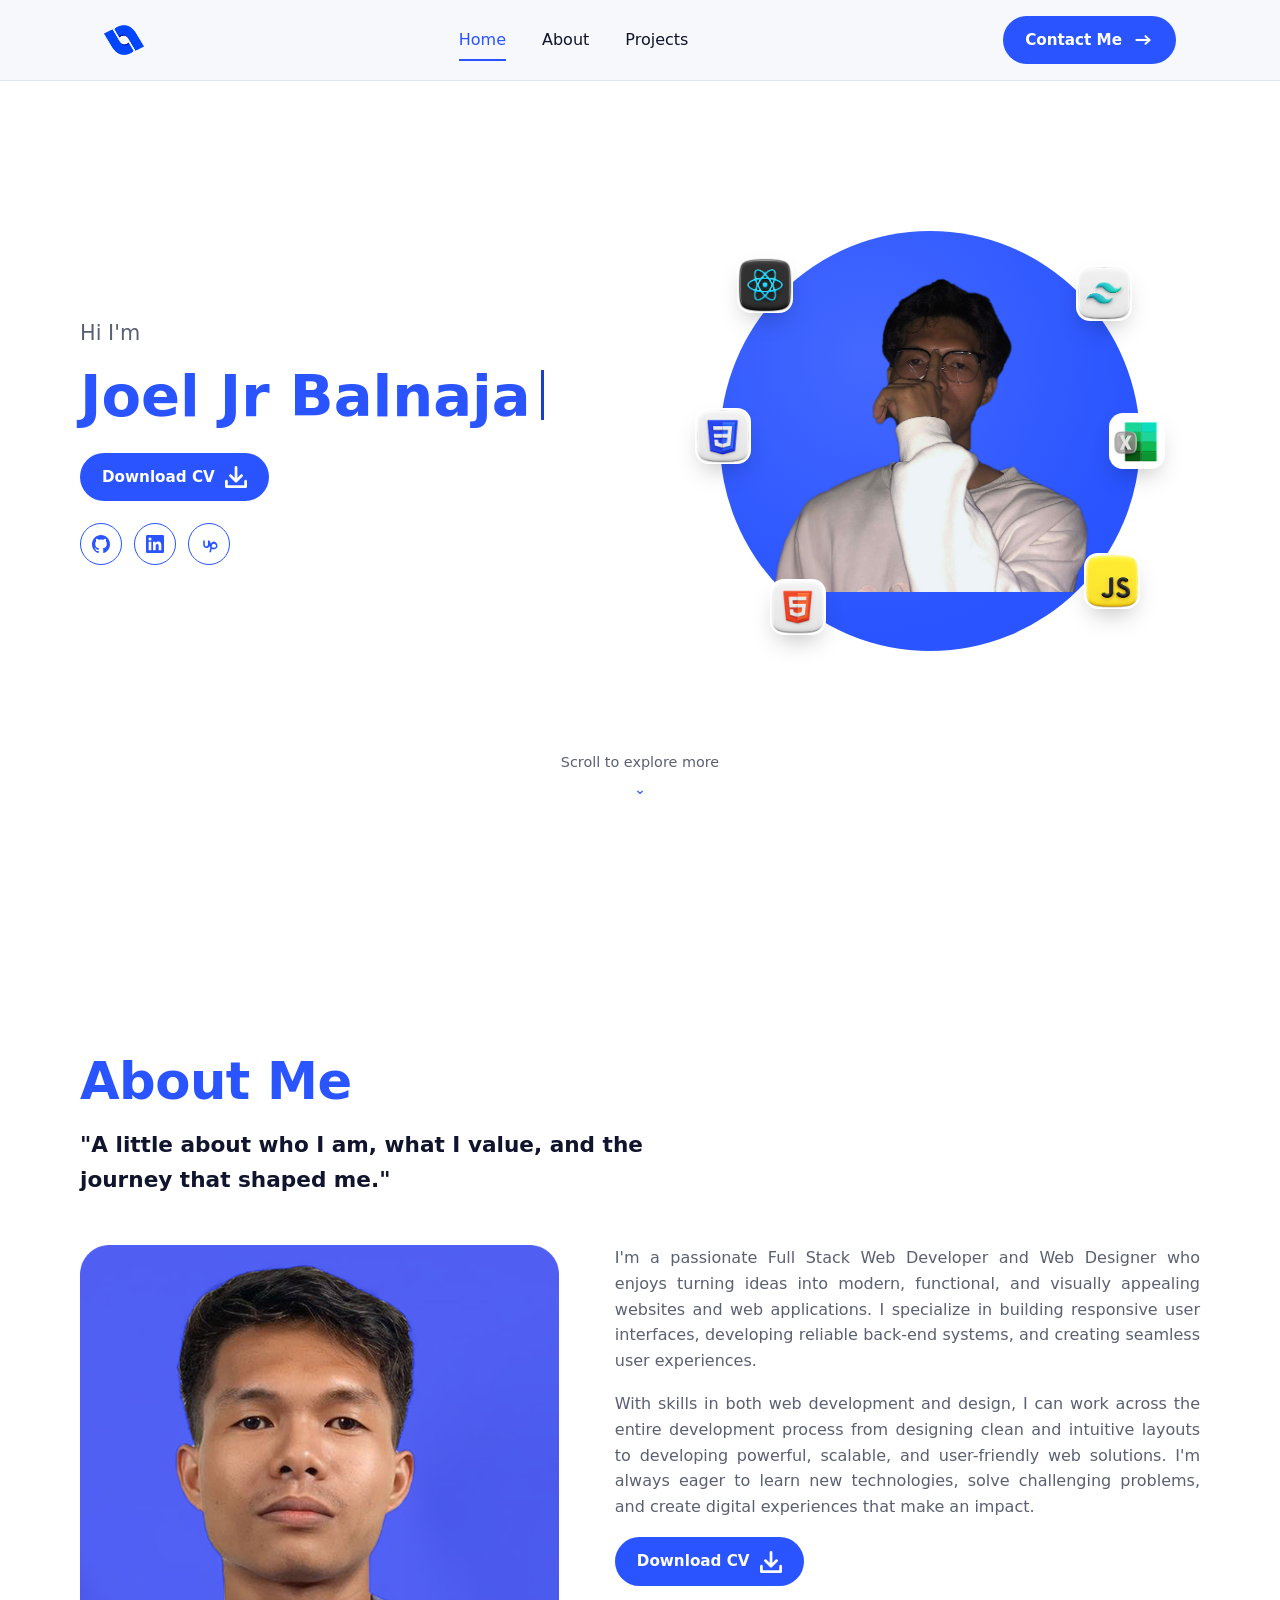
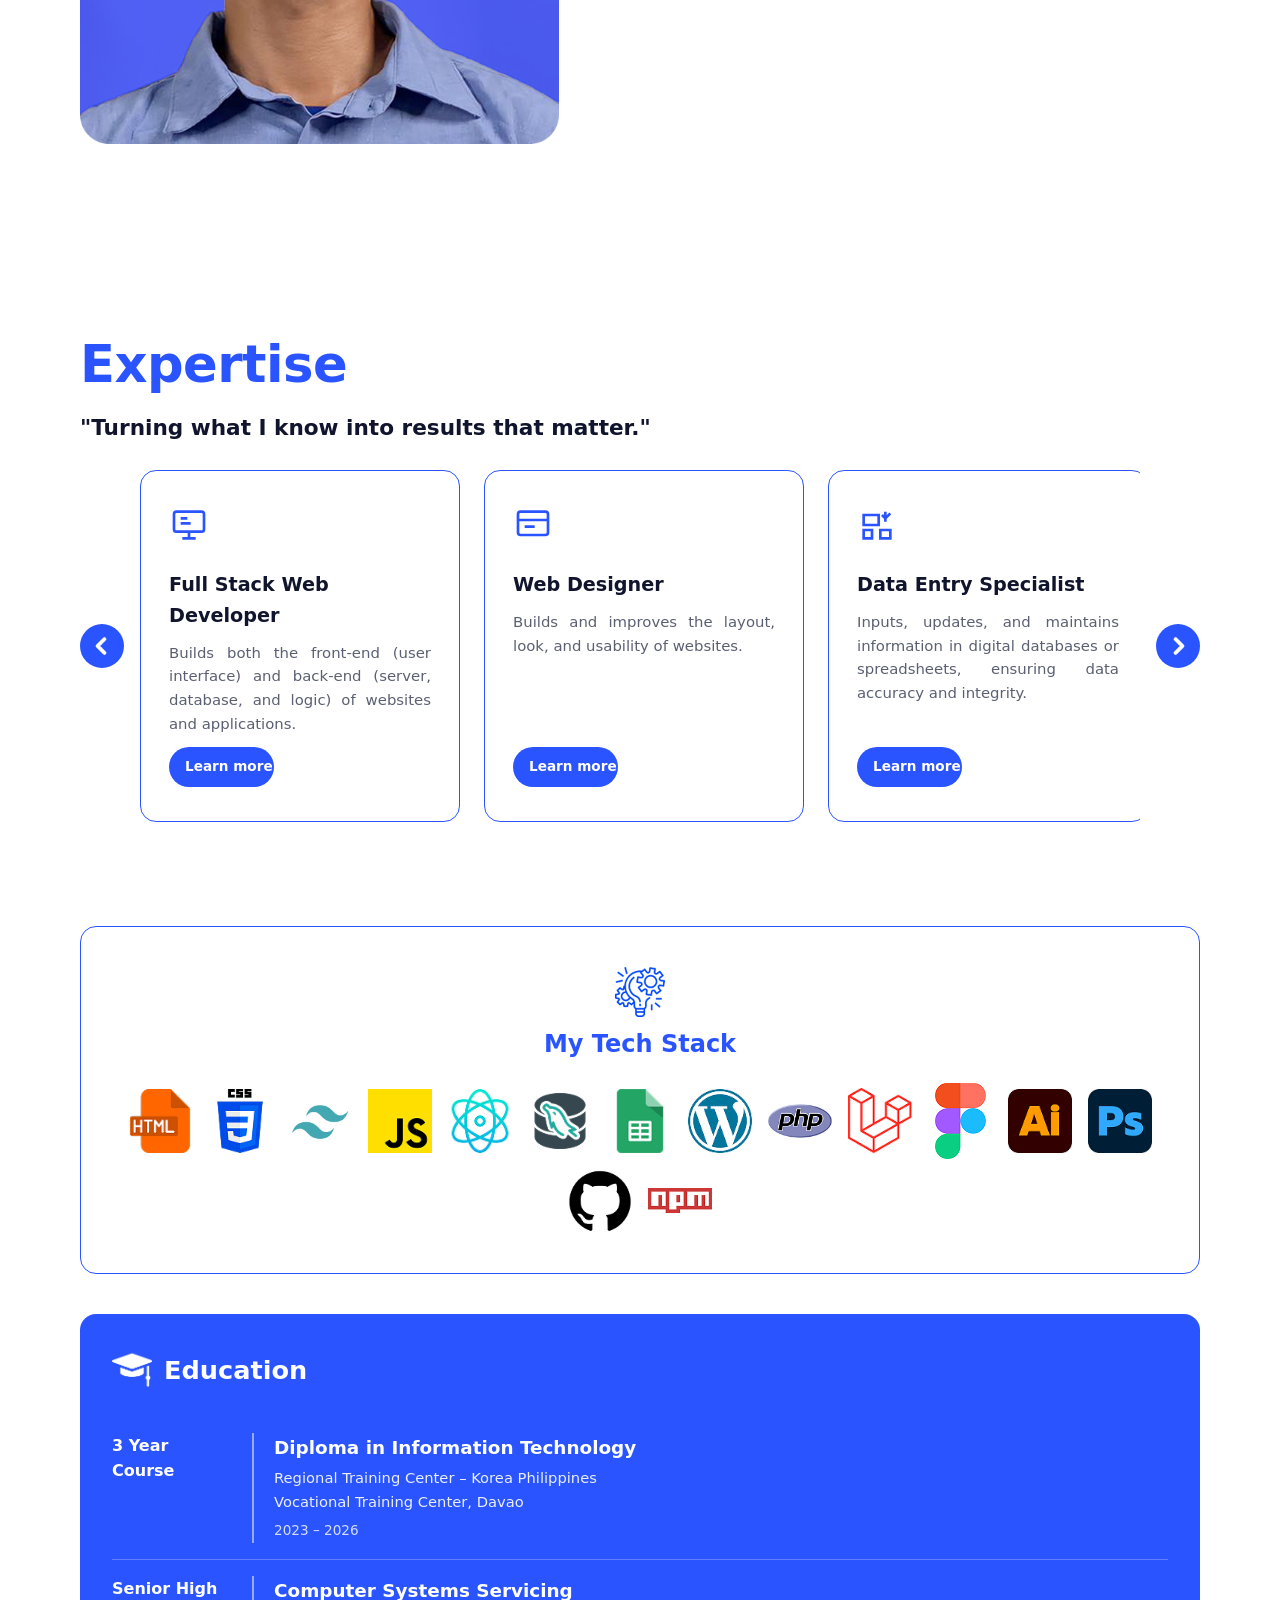
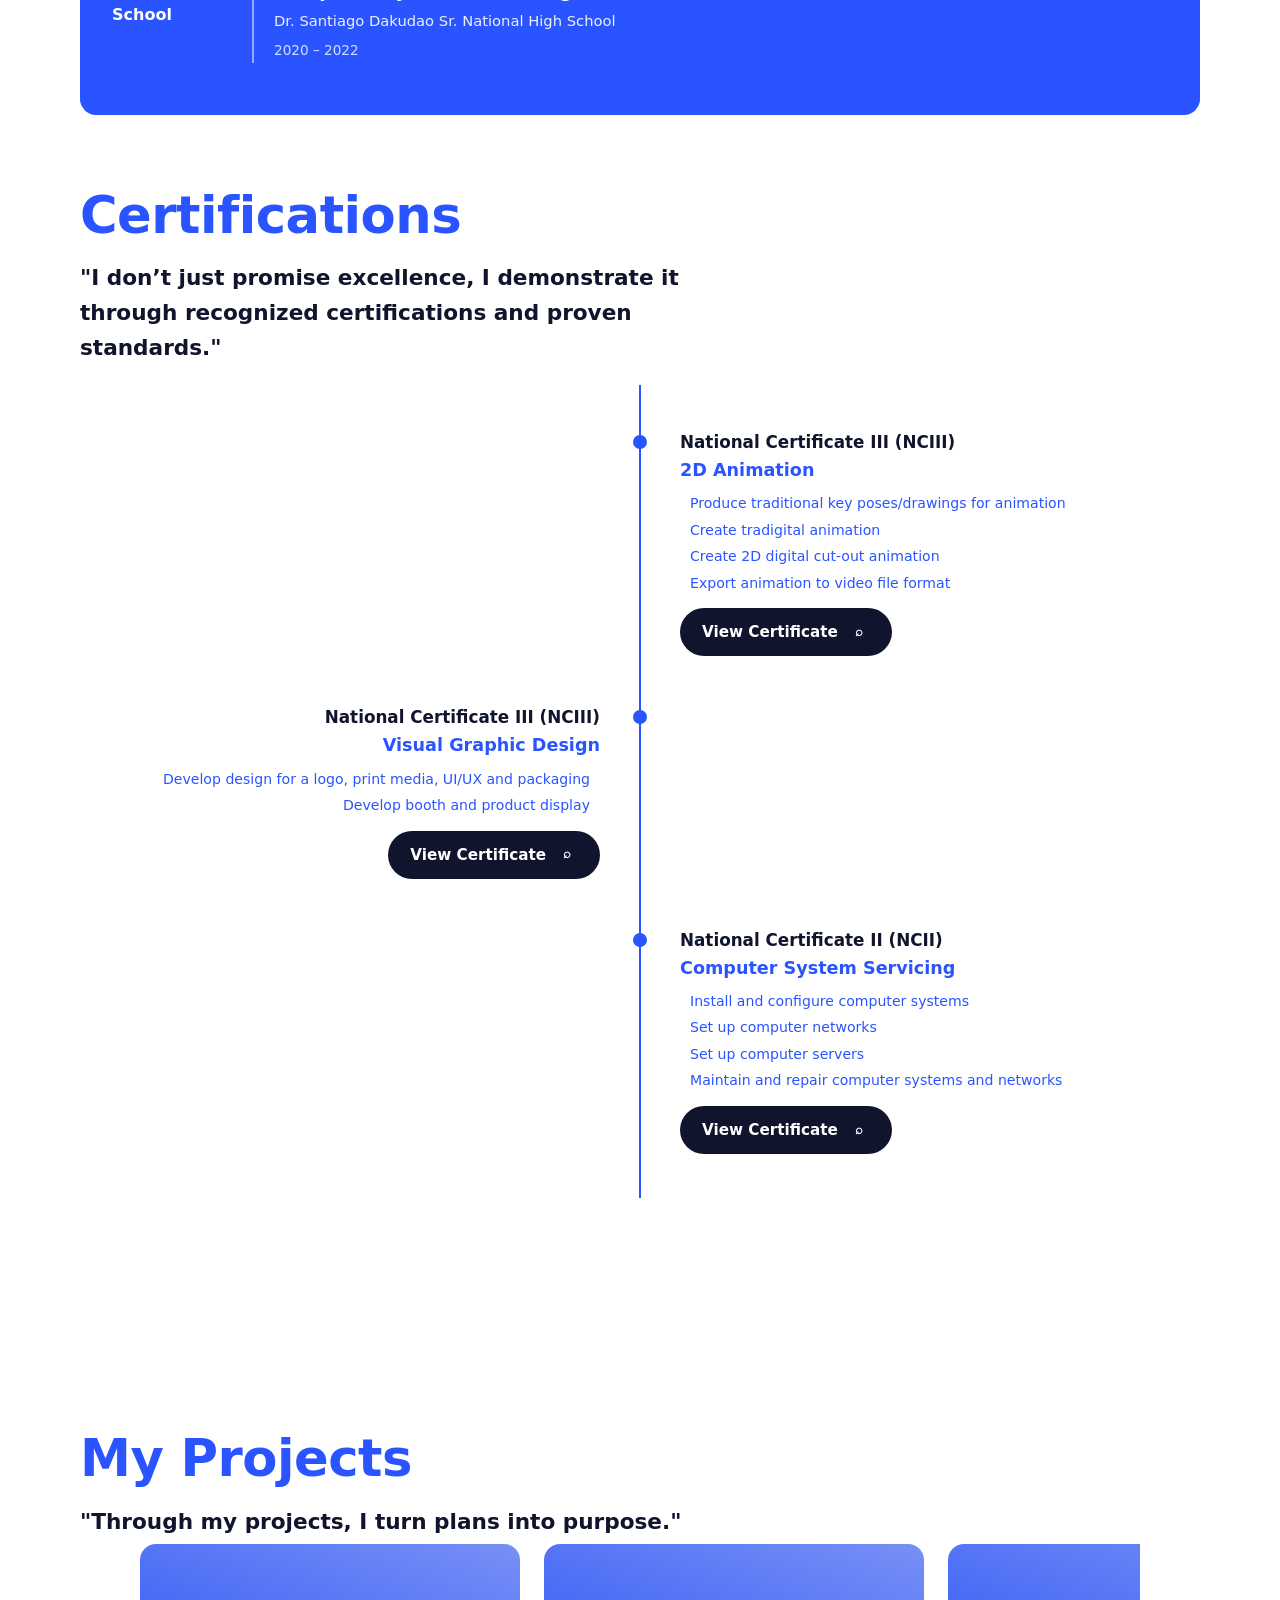
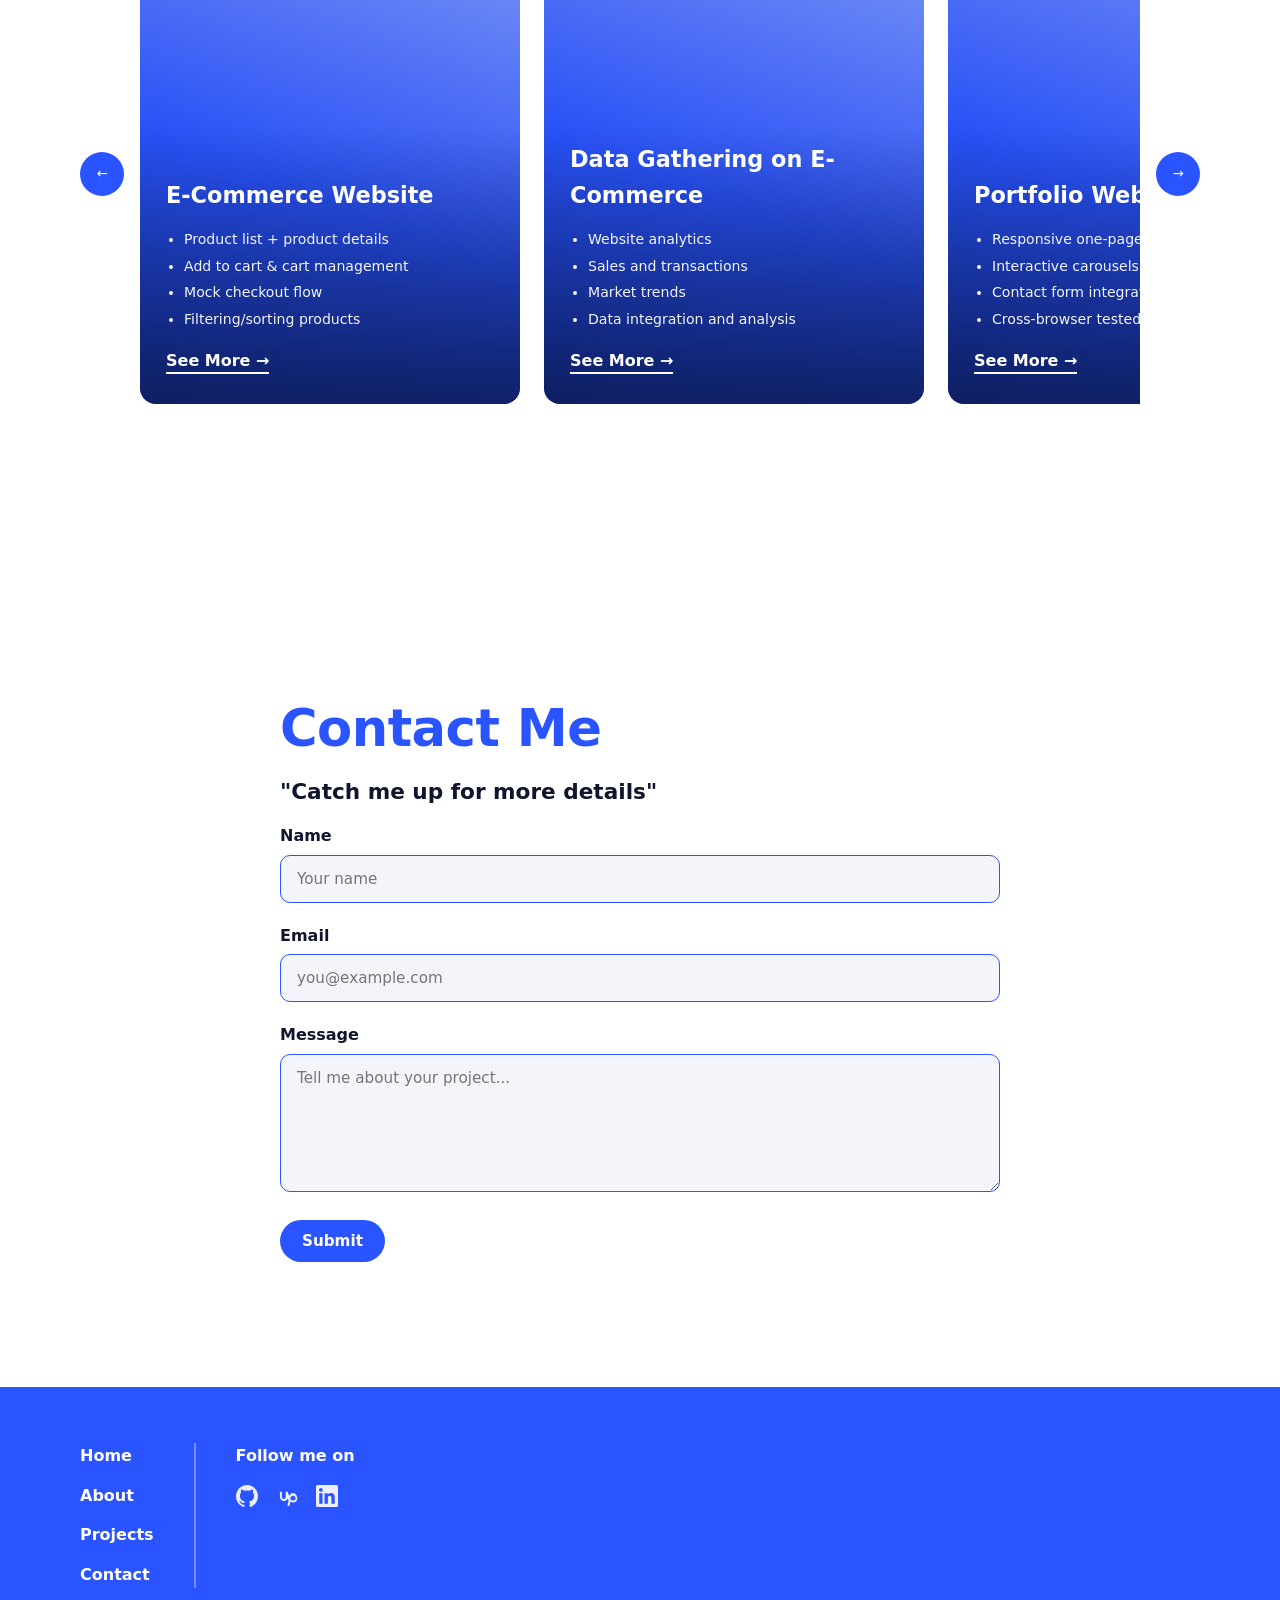
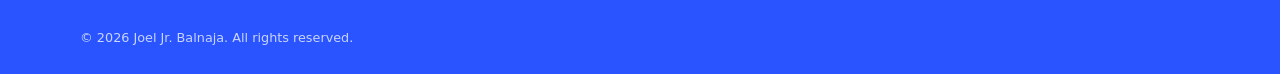
==== files/index.html @ cb31e199 "Add files via upload" ====
<!DOCTYPE html>
<html lang="en">

<head>
  <meta charset="UTF-8">
  <meta name="viewport" content="width=device-width, initial-scale=1.0">
  <title>Joel Jr. Balnaja — Portfolio</title>
  <link rel="stylesheet" href="styles.css">
</head>

<body>

  <!-- NAVBAR -->
  <header class="navbar" id="navbar">
    <div class="nav-inner">
      <a href="#home" class="logo" aria-label="Home">
        <img src="../assets/Logo.png" alt="" id="logo-img">
      </a>

      <nav class="nav-links" id="navLinks">
        <a href="#home" class="nav-link active">Home</a>
        <a href="#about" class="nav-link">About</a>
        <a href="#projects" class="nav-link">Projects</a>
        <a href="#contact" class="nav-link" id="contact-open">Contact</a>
      </nav>

      <a href="#contact" class="btn btn-primary nav-cta">
        Contact Me
        <span class="btn-icon"><img src="../assets/arrow_img-removebg-preview.png" alt=""></span>
      </a>

      <button class="menu-toggle" id="menuToggle" aria-label="Toggle menu">
        <span></span><span></span><span></span>
      </button>
    </div>
  </header>

  <!-- HERO -->
  <section class="section hero" id="home">
    <div class="hero-inner">
      <div class="hero-copy" data-reveal>
        <p class="hero-greeting">Hi I'm</p>
        <div class="typing-text">
          <span class="typing"></span>
          <span class="cursor"></span>
        </div>
        <a href="../assets/sample CV.pdf" class="btn btn-primary hero-cv" download target="_self">
          Download CV
          <span class="btn-icon"><img src="../assets/download_img-removebg-preview.png" alt=""></span>
        </a>
        <div class="social-row">
          <a href="https://github.com/JjBalnaja" class="social-btn" aria-label="GitHub" target="_blank">
            <svg viewBox="0 0 24 24" fill="currentColor" width="18" height="18">
              <path
                d="M12 0C5.37 0 0 5.5 0 12.3c0 5.44 3.44 10.05 8.21 11.68.6.11.82-.27.82-.6 0-.29-.01-1.06-.02-2.08-3.34.75-4.04-1.65-4.04-1.65-.55-1.43-1.34-1.82-1.34-1.82-1.09-.77.08-.75.08-.75 1.21.09 1.84 1.28 1.84 1.28 1.07 1.87 2.81 1.33 3.5 1.02.11-.79.42-1.33.76-1.64-2.67-.31-5.47-1.38-5.47-6.13 0-1.35.47-2.46 1.24-3.32-.12-.31-.54-1.57.12-3.27 0 0 1.01-.33 3.3 1.27a11.2 11.2 0 0 1 6.01 0c2.29-1.6 3.3-1.27 3.3-1.27.66 1.7.24 2.96.12 3.27.77.86 1.24 1.97 1.24 3.32 0 4.76-2.8 5.81-5.48 6.12.43.38.81 1.13.81 2.28 0 1.65-.02 2.98-.02 3.38 0 .33.22.72.83.6C20.57 22.34 24 17.74 24 12.3 24 5.5 18.63 0 12 0z" />
            </svg>
          </a>
          <a href="https://www.linkedin.com/in/jj-balnaja-251967291/" class="social-btn" aria-label="LinkedIn"
            target="_blank">
            <svg viewBox="0 0 24 24" fill="currentColor" width="18" height="18">
              <path
                d="M20.45 20.45h-3.55v-5.57c0-1.33-.02-3.04-1.85-3.04-1.86 0-2.14 1.45-2.14 2.94v5.67H9.36V9h3.41v1.56h.05c.47-.9 1.63-1.85 3.36-1.85 3.59 0 4.25 2.37 4.25 5.44v6.3zM5.34 7.43a2.06 2.06 0 1 1 0-4.12 2.06 2.06 0 0 1 0 4.12zM7.12 20.45H3.56V9h3.56v11.45zM22.22 0H1.77C.8 0 0 .78 0 1.75v20.5C0 23.22.8 24 1.77 24h20.45c.98 0 1.78-.78 1.78-1.75V1.75C24 .78 23.2 0 22.22 0z" />
            </svg>
          </a>
          <a href="https://www.upwork.com/freelancers/~0100cfee7a0182940b?mp_source=share" class="social-btn"
            aria-label="Upwork" target="_blank">
            <svg viewBox="0 0 24 24" fill="currentColor" width="18" height="18">
              <path
                d="M18.56 8.6c-1.9 0-3.36 1.24-3.94 3.09-.87-1.34-1.55-2.94-1.94-4.28h-2.12v5.72c0 1.14-.93 2.06-2.07 2.06s-2.07-.92-2.07-2.06V7.41H4.3v5.72c0 2.36 1.92 4.3 4.27 4.3 1.75 0 3.25-1.05 3.92-2.55.36.53.79 1.13 1.31 1.7l-1.35 6.34h2.21l.98-4.6c.83.54 1.79.86 2.9.86 2.62 0 4.75-2.15 4.75-4.83s-2.13-5.75-4.73-5.75zm0 8.35c-1.13 0-2.18-.51-3.02-1.32l.23-.95v-.03c.19-1.11.83-2.97 2.79-2.97 1.51 0 2.74 1.29 2.74 2.87 0 1.58-1.22 2.4-2.74 2.4z" />
            </svg>
          </a>
        </div>
      </div>

      <div class="hero-visual" data-reveal>
        <div class="hero-blob">
          <span class="hero-photo"><img src="../assets/hero-banner-img.png" alt="hero-photo"></span>
          <div class="tech-orbit tech-1"><span title="React"><img src="../assets/1.png" alt=""></span></div>
          <div class="tech-orbit tech-2"><span title="Tailwind"><img src="../assets/2.png" alt=""></span></div>
          <div class="tech-orbit tech-3"><span title="CSS3"><img src="../assets/3.png" alt=""></span></div>
          <div class="tech-orbit tech-4"><span title="JavaScript"><img src="../assets/4.png" alt=""></span></div>
          <div class="tech-orbit tech-5"><span title="HTML5"><img src="../assets/5.png" alt=""></span></div>
          <div class="tech-orbit tech-6"><span title="Excel"><img src="../assets/6.png" alt=""></span></div>
        </div>
      </div>
    </div>

    <a href="#about" class="scroll-hint">
      Scroll to explore more
      <span class="chevron">⌄</span>
    </a>
  </section>

  <!-- ABOUT -->
  <section class="section about" id="about">
    <div class="about-inner">
      <div class="about-text" data-reveal>
        <h2 class="section-title">About Me</h2>
        <p class="quote">"A little about who I am, what I value, and the journey that shaped me."</p>
      </div>

      <div class="about-photo" data-reveal>
        <div class="photo-frame"><span><img src="../assets/Balnaja, Joel Jr. C. (Formal Picture).png" alt="about-img"></span></div>
      </div>

      <div class="about-body" data-reveal>
        <p>I'm a passionate Full Stack Web Developer and Web Designer who enjoys turning ideas into modern, functional,
          and visually appealing websites and web applications. I specialize in building responsive user interfaces,
          developing reliable back-end systems, and creating seamless user experiences.</p>
        <p>With skills in both web development and design, I can work across the entire development process from
          designing clean and intuitive layouts to developing powerful, scalable, and user-friendly web solutions. I'm
          always eager to learn new technologies, solve challenging problems, and create digital experiences that make
          an impact.</p>
        <a href="../assets/sample CV.pdf" class="btn btn-primary" download target="_blank">
          Download CV
          <span class="btn-icon"><img src="../assets/download_img-removebg-preview.png" alt=""></span>
        </a>
      </div>
    </div>
  </section>

  <!-- EXPERTISE -->
  <section class="section expertise">
    <div class="expertise-inner">
      <h2 class="section-title" data-reveal>Expertise</h2>
      <p class="quote" data-reveal id="quote-exp">"Turning what I know into results that matter."</p>

      <div class="carousel" data-reveal>
        <button class="carousel-arrow" id="expPrev" aria-label="Previous" ><img src="../assets/arrows.png" alt="" id="car-arrow-left" class="car-arrow"></button>
        <div class="carousel-track" id="expTrack">

          <article class="card">
            <div class="card-icon">
              <svg viewBox="0 0 24 24" width="40" height="40" fill="none" stroke="currentColor" stroke-width="1.6">
                <rect x="3" y="4" width="18" height="12" rx="1.5" />
                <path d="M8 20h8M12 16v4" />
                <path d="M7 8h4M7 11h6" />
              </svg>
            </div>
            <h3>Full Stack Web Developer</h3>
            <p class="p-exp">Builds both the front-end (user interface) and back-end (server, database, and logic) of websites and
              applications.</p>
            <a href="#projects" class="btn btn-primary btn-sm">Learn more</a>
          </article>

          <article class="card">
            <div class="card-icon">
              <svg viewBox="0 0 24 24" width="40" height="40" fill="none" stroke="currentColor" stroke-width="1.6">
                <rect x="3" y="4" width="18" height="14" rx="1.5" />
                <path d="M3 9h18M7 13h6" />
              </svg>
            </div>
            <h3>Web Designer</h3>
            <p class="p-exp">Builds and improves the layout, look, and usability of websites.</p>
            <a href="#projects" class="btn btn-primary btn-sm">Learn more</a>
          </article>

          <article class="card">
            <div class="card-icon">
              <svg viewBox="0 0 24 24" width="40" height="40" fill="none" stroke="currentColor" stroke-width="1.6">
                <path d="M4 6h9v6H4z" />
                <path d="M4 15h5v5H4zM14 15h6v5h-6z" />
                <path d="M17 4v6M20 5l-3 3-2-2" />
              </svg>
            </div>
            <h3>Data Entry Specialist</h3>
            <p class="p-exp">Inputs, updates, and maintains information in digital databases or spreadsheets, ensuring data accuracy
              and integrity.</p>
            <a href="#projects" class="btn btn-primary btn-sm">Learn more</a>
          </article>

        </div>
        <button class="carousel-arrow" id="expNext" aria-label="Next"><img src="../assets/arrows.png" alt="" class="car-arrow" id="car-arrow-right"></button>
      </div>
      <div class="dots" id="expDots"></div>

      <!-- TECH STACK -->
      <div class="tech-stack-card" data-reveal>
        <div class="tech-stack-icon">
          <img src="../assets/icon-techstack.png" alt="" width="50" height="50">
        </div>
        <h3>My Tech Stack</h3>
        <div class="tech-grid">
          <span class="tech-chip" title="HTML5"><img src="../assets/html.png" alt=""></span>
          <span class="tech-chip" title="CSS3"><img src="../assets/css.png" alt=""></span>
          <span class="tech-chip" title="Tailwind CSS"><img src="../assets/tailwind.png" alt=""></span>
          <span class="tech-chip" title="JavaScript"><img src="../assets/js.png" alt=""></span>
          <span class="tech-chip" title="React"><img src="../assets/react.png" alt=""></span>
          <span class="tech-chip" title="Svelte"><img src="../assets/mysql-database.png" alt=""></span>
          <span class="tech-chip" title="Google Sheets"><img src="../assets/sheets.png" alt=""></span>
          <span class="tech-chip" title="WordPress"><img src="../assets/wordpress.png" alt=""></span>
          <span class="tech-chip" title="PHP"><img src="../assets/php.png" alt=""></span>
          <span class="tech-chip" title="Laravel"><img src="../assets/laravel.png" alt=""></span>
          <span class="tech-chip" title="Figma"><img src="../assets/figma.png" alt=""></span>
          <span class="tech-chip" title="Illustrator"><img src="../assets/ai.png" alt=""></span>
          <span class="tech-chip" title="Photoshop"><img src="../assets/ps.png" alt=""></span>
          <span class="tech-chip" title="GitHub"><img src="../assets/github.png" alt=""></span>
          <span class="tech-chip" title="npm"><img src="../assets/npm.png" alt=""></span>
        </div>
      </div>

      <!-- EDUCATION -->
      <div class="education-card" data-reveal>
        <h3><span class="edu-icon"><img src="../assets/icon-educ.png" alt="" width="40" height="40"></span> Education</h3>
        <div class="edu-row">
          <div class="edu-label">3 Year<br>Course</div>
          <div class="edu-divider"></div>
          <div class="edu-detail">
            <h4>Diploma in Information Technology</h4>
            <p>Regional Training Center – Korea Philippines<br>Vocational Training Center, Davao</p>
            <span class="edu-year">2023 – 2026</span>
          </div>
        </div>
        <div class="edu-row">
          <div class="edu-label">Senior High<br>School</div>
          <div class="edu-divider"></div>
          <div class="edu-detail">
            <h4>Computer Systems Servicing</h4>
            <p>Dr. Santiago Dakudao Sr. National High School</p>
            <span class="edu-year">2020 – 2022</span>
          </div>
        </div>
      </div>

      <!-- CERTIFICATIONS -->
      <div class="certifications" data-reveal>
        <h2 class="section-title">Certifications</h2>
        <p class="quote" data-reveal id="quote-exp">"I don’t just promise excellence, I demonstrate it through recognized certifications and proven standards."</p>
        <div class="timeline">

          <div class="timeline-item right">
            <div class="timeline-dot"></div>
            <div class="timeline-content">
              <h4>National Certificate III (NCIII)</h4>
              <p class="cert-name">2D Animation</p>
              <ul>
                <li>Produce traditional key poses/drawings for animation</li>
                <li>Create tradigital animation</li>
                <li>Create 2D digital cut-out animation</li>
                <li>Export animation to video file format</li>
              </ul>
              <a href="../assets/2D Animation NC.pdf" class="btn btn-dark" download="">View Certificate <span class="btn-icon">⌕</span></a>
            </div>
          </div>

          <div class="timeline-item left">
            <div class="timeline-dot"></div>
            <div class="timeline-content">
              <h4>National Certificate III (NCIII)</h4>
              <p class="cert-name">Visual Graphic Design</p>
              <ul>
                <li>Develop design for a logo, print media, UI/UX and packaging</li>
                <li>Develop booth and product display</li>
              </ul>
              <a href="../assets/VGD NC.pdf" class="btn btn-dark" download="">View Certificate <span class="btn-icon">⌕</span></a>
            </div>
          </div>

          <div class="timeline-item right">
            <div class="timeline-dot"></div>
            <div class="timeline-content">
              <h4>National Certificate II (NCII)</h4>
              <p class="cert-name">Computer System Servicing</p>
              <ul>
                <li>Install and configure computer systems</li>
                <li>Set up computer networks</li>
                <li>Set up computer servers</li>
                <li>Maintain and repair computer systems and networks</li>
              </ul>
              <a href="#" class="btn btn-dark">View Certificate <span class="btn-icon">⌕</span></a>
            </div>
          </div>

        </div>
      </div>
    </div>
  </section>

  <!-- PROJECTS -->
  <section class="section projects" id="projects">
    <div class="projects-inner">
      <h2 class="section-title" data-reveal>My Projects</h2>
      <p class="quote" data-reveal>"Through my projects, I turn plans into purpose."</p>

      <div class="carousel" data-reveal>
        <button class="carousel-arrow" id="projPrev" aria-label="Previous">←</button>
        <div class="carousel-track" id="projTrack">

          <article class="project-card">
            <div class="project-overlay"></div>
            <div class="project-content">
              <h3>E-Commerce Website</h3>
              <ul>
                <li>Product list + product details</li>
                <li>Add to cart &amp; cart management</li>
                <li>Mock checkout flow</li>
                <li>Filtering/sorting products</li>
              </ul>
              <a href="#" class="see-more">See More →</a>
            </div>
          </article>

          <article class="project-card">
            <div class="project-overlay"></div>
            <div class="project-content">
              <h3>Data Gathering on E-Commerce</h3>
              <ul>
                <li>Website analytics</li>
                <li>Sales and transactions</li>
                <li>Market trends</li>
                <li>Data integration and analysis</li>
              </ul>
              <a href="#" class="see-more">See More →</a>
            </div>
          </article>

          <article class="project-card">
            <div class="project-overlay"></div>
            <div class="project-content">
              <h3>Portfolio Website</h3>
              <ul>
                <li>Responsive one-page layout</li>
                <li>Interactive carousels</li>
                <li>Contact form integration</li>
                <li>Cross-browser tested</li>
              </ul>
              <a href="#" class="see-more">See More →</a>
            </div>
          </article>

        </div>
        <button class="carousel-arrow" id="projNext" aria-label="Next">→</button>
      </div>
      <div class="dots" id="projDots"></div>
    </div>
  </section>

  <!-- CONTACT -->
  <section class="section contact" id="contact">
    <div class="contact-inner">
      <div data-reveal>
        <h2 class="section-title">Contact Me</h2>
        <p class="quote">"Catch me up for more details"</p>
      </div>

      <form class="contact-form" id="contactForm" data-reveal>
        <label for="name">Name</label>
        <input type="text" id="name" name="name" placeholder="Your name" required>

        <label for="email">Email</label>
        <input type="email" id="email" name="email" placeholder="you@example.com" required>

        <label for="message">Message</label>
        <textarea id="message" name="message" rows="6" placeholder="Tell me about your project..." required></textarea>

        <button type="submit" class="btn btn-primary submit-btn">Submit</button>
        <p class="form-status" id="formStatus"></p>
      </form>
    </div>
  </section>

  <!-- FOOTER -->
  <footer class="footer">
    <div class="footer-inner">
      <nav class="footer-links">
        <a href="#home">Home</a>
        <a href="#about">About</a>
        <a href="#projects">Projects</a>
        <a href="#contact">Contact</a>
      </nav>
      <div class="footer-divider"></div>
      <div class="footer-social">
        <span>Follow me on</span>
        <div class="footer-social-icons">
          <a href="#" aria-label="GitHub">
            <svg viewBox="0 0 24 24" fill="currentColor" width="22" height="22">
              <path
                d="M12 0C5.37 0 0 5.5 0 12.3c0 5.44 3.44 10.05 8.21 11.68.6.11.82-.27.82-.6 0-.29-.01-1.06-.02-2.08-3.34.75-4.04-1.65-4.04-1.65-.55-1.43-1.34-1.82-1.34-1.82-1.09-.77.08-.75.08-.75 1.21.09 1.84 1.28 1.84 1.28 1.07 1.87 2.81 1.33 3.5 1.02.11-.79.42-1.33.76-1.64-2.67-.31-5.47-1.38-5.47-6.13 0-1.35.47-2.46 1.24-3.32-.12-.31-.54-1.57.12-3.27 0 0 1.01-.33 3.3 1.27a11.2 11.2 0 0 1 6.01 0c2.29-1.6 3.3-1.27 3.3-1.27.66 1.7.24 2.96.12 3.27.77.86 1.24 1.97 1.24 3.32 0 4.76-2.8 5.81-5.48 6.12.43.38.81 1.13.81 2.28 0 1.65-.02 2.98-.02 3.38 0 .33.22.72.83.6C20.57 22.34 24 17.74 24 12.3 24 5.5 18.63 0 12 0z" />
            </svg>
          </a>
          <a href="#" aria-label="Upwork">
            <svg viewBox="0 0 24 24" fill="currentColor" width="22" height="22">
              <path
                d="M18.56 8.6c-1.9 0-3.36 1.24-3.94 3.09-.87-1.34-1.55-2.94-1.94-4.28h-2.12v5.72c0 1.14-.93 2.06-2.07 2.06s-2.07-.92-2.07-2.06V7.41H4.3v5.72c0 2.36 1.92 4.3 4.27 4.3 1.75 0 3.25-1.05 3.92-2.55.36.53.79 1.13 1.31 1.7l-1.35 6.34h2.21l.98-4.6c.83.54 1.79.86 2.9.86 2.62 0 4.75-2.15 4.75-4.83s-2.13-5.75-4.73-5.75zm0 8.35c-1.13 0-2.18-.51-3.02-1.32l.23-.95v-.03c.19-1.11.83-2.97 2.79-2.97 1.51 0 2.74 1.29 2.74 2.87 0 1.58-1.22 2.4-2.74 2.4z" />
            </svg>
          </a>
          <a href="#" aria-label="LinkedIn">
            <svg viewBox="0 0 24 24" fill="currentColor" width="22" height="22">
              <path
                d="M20.45 20.45h-3.55v-5.57c0-1.33-.02-3.04-1.85-3.04-1.86 0-2.14 1.45-2.14 2.94v5.67H9.36V9h3.41v1.56h.05c.47-.9 1.63-1.85 3.36-1.85 3.59 0 4.25 2.37 4.25 5.44v6.3zM5.34 7.43a2.06 2.06 0 1 1 0-4.12 2.06 2.06 0 0 1 0 4.12zM7.12 20.45H3.56V9h3.56v11.45zM22.22 0H1.77C.8 0 0 .78 0 1.75v20.5C0 23.22.8 24 1.77 24h20.45c.98 0 1.78-.78 1.78-1.75V1.75C24 .78 23.2 0 22.22 0z" />
            </svg>
          </a>
        </div>
      </div>
    </div>
    <p class="footer-copy">© 2026 Joel Jr. Balnaja. All rights reserved.</p>
  </footer>

  <script src="script.js"></script>
</body>

</html>
---- files/styles.css ----
:root {
  --blue: #2954FF;
  --blue-dark: #1a3ecf;
  --blue-tint: #eef1ff;
  --ink: #10142c;
  --gray: #5a6072;
  --line: #e4e7f5;
  --bg: #ffffff;
  --radius: 16px;
  --container: 1120px;
  font-size: 16px;
}

* {
  box-sizing: border-box;
  margin: 0;
  padding: 0;
  /* outline: 1px solid red; */
}

html {
  scroll-behavior: smooth;
}

body {
  font-family: 'Poppins', 'Segoe UI', system-ui, -apple-system, sans-serif;
  color: var(--ink);
  background: var(--bg);
  line-height: 1.6;
  overflow-x: hidden;
}

img {
  max-width: 100%;
  display: block;
}

a {
  text-decoration: none;
  color: inherit;
}

ul {
  list-style: none;
}

button {
  font-family: inherit;
  cursor: pointer;
  border: none;
  background: none;
}

.section {
  padding: 90px 24px;
}

.section-title {
  font-size: clamp(2.2rem, 5vw, 3.2rem);
  font-weight: 800;
  color: var(--blue);
  letter-spacing: -0.01em;
  margin-bottom: 5px;
}

.quote {
  font-size: clamp(1.05rem, 2vw, 1.35rem);
  font-weight: 600;
  color: var(--ink);
  max-width: 640px;
}

#quote-exp {
  margin-bottom: 20px;
}

/* Buttons */
.btn {
  display: inline-flex;
  align-items: center;
  gap: 10px;
  padding: 12px 22px;
  border-radius: 999px;
  font-weight: 600;
  font-size: .95rem;
  transition: transform .18s ease, box-shadow .18s ease, background .18s ease;
  white-space: nowrap;
}

.btn-primary {
  background: var(--blue);
  color: #fff;
}

.btn-primary:hover {
  background: var(--blue-dark);
  transform: translateY(-2px);
  box-shadow: 0 10px 24px -8px rgba(41, 84, 255, .55);
}

.btn-dark {
  background: var(--ink);
  color: #fff;
}

.btn-dark:hover {
  transform: translateY(-2px);
  box-shadow: 0 10px 24px -8px rgba(16, 20, 44, .45);
}

.btn-sm {
  padding: 9px 16px;
  font-size: .85rem;
  width: 105px;
}

.btn-icon {
  width: 22px;
  height: 22px;
  border-radius: 50%;
  display: inline-flex;
  align-items: center;
  justify-content: center;
  font-size: .8rem;
  line-height: 1;
}

.btn-primary .btn-icon {
  color: #fff;
}

/* NAVBAR */
.navbar {
  position: sticky;
  top: 0;
  z-index: 100;
  background: rgba(246, 247, 252, .88);
  backdrop-filter: blur(10px);
  border-bottom: 1px solid var(--line);
}

.nav-inner {
  max-width: var(--container);
  margin: 0 auto;
  padding: 16px 24px;
  display: flex;
  align-items: center;
  justify-content: space-between;
  gap: 24px;
}

.logo {
  display: flex;
  align-items: center;
  flex-shrink: 0;
}

#logo-img {
  width: 40px;
  height: 30px;
}

.nav-links {
  display: flex;
  gap: 36px;
  flex: 1;
  justify-content: center;

  #contact-open {
    display: none;
  }
}

.nav-link {
  font-weight: 500;
  color: var(--ink);
  position: relative;
  padding: 4px 0;
  transition: color .15s ease;
}

.nav-link::after {
  content: "";
  position: absolute;
  left: 0;
  bottom: -4px;
  height: 2px;
  width: 0%;
  background: var(--blue);
  transition: width .2s ease;
}

.nav-link:hover,
.nav-link.active {
  color: var(--blue);
}

.nav-link:hover::after,
.nav-link.active::after {
  width: 100%;
}

.nav-cta {
  flex-shrink: 0;
}

.menu-toggle {
  display: none;
  flex-direction: column;
  gap: 5px;
  padding: 6px;
}

.menu-toggle span {
  width: 22px;
  height: 2px;
  background: var(--ink);
  border-radius: 2px;
}

/* HERO */
.hero {
  margin-bottom: 60px;
  position: relative;
  /* border: 1px solid red; */
  padding: 90px 24px;
}

.hero-inner {
  max-width: var(--container);
  margin: 0 auto;
  display: grid;
  grid-template-columns: 1fr 1fr;
  align-items: center;
  gap: 40px;
  min-height: 60vh;
}

.hero-greeting {
  font-size: 1.3rem;
  color: var(--gray);
}

.hero-name {
  font-size: clamp(2.4rem, 6vw, 3.6rem);
  font-weight: 800;
  color: var(--blue);
  letter-spacing: -0.02em;
  margin-bottom: 10px;
}

.typing-text {
  margin-bottom: 10px;
}

.typing {
  font-size: clamp(2.4rem, 6vw, 3.6rem);
  color: var(--blue);
  font-weight: bold;
}

.cursor {
  display: inline-block;
  width: 3px;
  height: 50px;
  background: var(--blue-dark);
  margin-left: 5px;
  vertical-align: text-bottom;
  animation: blink 0.7s infinite;
}

@keyframes blink {
  50% {
    opacity: 0;
  }
}

@media (max-width: 600px) {
  .container h1 {
    font-size: 32px;
  }

  .typing {
    font-size: 22px;
  }
}

.hero-cv {
  margin-bottom: 22px;
}

.social-row {
  display: flex;
  gap: 12px;
}

.social-btn {
  width: 42px;
  height: 42px;
  border-radius: 50%;
  border: 1.5px solid var(--blue);
  color: var(--blue);
  display: flex;
  align-items: center;
  justify-content: center;
  transition: background .15s ease, color .15s ease, transform .15s ease;
}

.social-btn:hover {
  background: var(--blue);
  color: #fff;
  transform: translateY(-3px);
}

.hero-visual {
  display: flex;
  justify-content: center;
}

.hero-blob {
  position: relative;
  width: min(420px, 80vw);
  height: min(420px, 80vw);
  border-radius: 50%;
  background: radial-gradient(circle at 35% 30%, #4468ff, var(--blue) 70%);
  display: flex;
  align-items: center;
  justify-content: center;
}

.hero-photo {
  width: 100%;
  height: 100%;
  display: flex;
  align-items: center;
  justify-content: center;
  margin: 0px 20px 100px 0px;
}

.tech-orbit {
  position: absolute;
  width: 56px;
  height: 56px;
  border-radius: 14px;
  background: #fff;
  display: flex;
  align-items: center;
  justify-content: center;
  font-weight: 700;
  font-size: .85rem;
  color: var(--blue);
  box-shadow: 0 12px 24px -8px rgba(0, 0, 0, .25);
  animation: float 5s ease-in-out infinite;
}

.tech-1 {
  top: 6%;
  left: 4%;
  animation-delay: 0s;
}

.tech-2 {
  top: 8%;
  right: 2%;
  animation-delay: .6s;
}

.tech-3 {
  top: 42%;
  left: -6%;
  animation-delay: 1.2s;
}

.tech-4 {
  bottom: 10%;
  right: 0%;
  animation-delay: 1.8s;
}

.tech-5 {
  bottom: 4%;
  left: 12%;
  animation-delay: 2.4s;
}

.tech-6 {
  right: -6%;
  animation-delay: 3s;
}

@keyframes float {

  0%,
  100% {
    transform: translateY(0px);
  }

  50% {
    transform: translateY(-10px);
  }
}

.scroll-hint {
  display: flex;
  flex-direction: column;
  align-items: center;
  gap: 4px;
  max-width: var(--container);
  margin: 40px auto 0;
  color: var(--gray);
  font-size: .9rem;
  width: fit-content;
}

.chevron {
  color: var(--blue);
  animation: bob 1.6s ease-in-out infinite;
}

@keyframes bob {

  0%,
  100% {
    transform: translateY(0);
  }

  50% {
    transform: translateY(6px);
  }
}

/* ABOUT */
.about-inner {
  max-width: var(--container);
  margin: 0 auto;
  display: grid;
  grid-template-columns: 0.9fr 1.1fr;
  gap: 48px 56px;
  /* border: 1px solid blue; */
}

.about-text {
  grid-column: 1 / -1;
}

.photo-frame {
  width: 100%;
  border-radius: var(--radius);
  /* background: linear-gradient(160deg, #6f8bff, #2954ff); */
  display: flex;
  align-items: center;
  justify-content: center;
  color: #fff;
}

.about-body p {
  color: var(--gray);
  margin-bottom: 18px;
  text-align: justify;
}

/* EXPERTISE / shared carousel */
.expertise-inner,
.projects-inner {
  max-width: var(--container);
  margin: 0 auto;
}

.carousel {
  display: flex;
  align-items: center;
  gap: 16px;
  margin-bottom: 100px;
}

.carousel-track {
  display: flex;
  gap: 24px;
  overflow-x: auto;
  scroll-snap-type: x mandatory;
  scroll-behavior: smooth;
  flex: 1;
  padding: 4px;
  scrollbar-width: none;
}

.carousel-track::-webkit-scrollbar {
  display: none;
}

.carousel-arrow {
  width: 44px;
  height: 44px;
  border-radius: 50%;
  background: var(--blue);
  color: #fff;
  display: flex;
  align-items: center;
  justify-content: center;
  flex-shrink: 0;
  transition: transform .15s ease, background .15s ease;
}

.car-arrow {
  width: 20px;
  height: 20px;
}

#car-arrow-left {
  rotate: calc(270deg);
  margin-right: 2px;
}

#car-arrow-right {
  rotate: calc(90deg);
  margin-left: 2px;
}

.carousel-arrow:hover {
  background: var(--blue-dark);
  transform: scale(1.06);
}

.card {
  scroll-snap-align: start;
  flex: 0 0 min(320px, 82vw);
  border: 1.5px solid var(--blue);
  border-radius: var(--radius);
  padding: 34px 28px;
  display: flex;
  flex-direction: column;
  gap: 10px;
  transition: box-shadow .2s ease, transform .2s ease;
}

.card:hover {
  box-shadow: 0 16px 30px -14px rgba(41, 84, 255, .35);
  transform: translateY(-4px);
}

.card-icon {
  color: var(--blue);
  margin-bottom: 8px;
}

.card h3 {
  font-size: 1.2rem;
  color: var(--ink);
}

.card p {
  color: var(--gray);
  font-size: .93rem;
  flex: 1;
}

.p-exp {
  text-align: justify;
}


/* TECH STACK */
.tech-stack-card {
  border: 1.5px solid var(--blue);
  border-radius: var(--radius);
  padding: 40px 28px;
  text-align: center;
  margin-bottom: 40px;
}

.tech-stack-icon {
  color: var(--blue);
  display: flex;
  justify-content: center;
  margin-bottom: 8px;
}

.tech-stack-card h3 {
  color: var(--blue);
  font-size: 1.5rem;
  font-weight: 800;
  margin-bottom: 26px;
}

.tech-grid {
  display: flex;
  flex-wrap: wrap;
  gap: 16px;
  justify-content: center;
}

.tech-chip {
  width: 64px;
  height: 64px;
  border-radius: 14px;
  color: var(--blue-dark);
  display: flex;
  align-items: center;
  justify-content: center;
  font-weight: 700;
  font-size: .8rem;
  transition: transform .15s ease;
}

.tech-chip:hover {
  transform: translateY(-4px);
}

/* EDUCATION */
.education-card {
  background: var(--blue);
  color: #fff;
  border-radius: var(--radius);
  padding: 36px 32px;
  margin-bottom: 60px;
}

.education-card h3 {
  display: flex;
  align-items: center;
  gap: 12px;
  font-size: 1.6rem;
  font-weight: 800;
  margin-bottom: 26px;
}

.edu-icon {
  font-size: 1.4rem;
}

.edu-row {
  display: grid;
  grid-template-columns: 120px 2px 1fr;
  gap: 20px;
  padding: 16px 0;
}

.edu-row+.edu-row {
  border-top: 1px solid rgba(255, 255, 255, .25);
}

.edu-label {
  font-weight: 700;
}

.edu-divider {
  background: rgba(255, 255, 255, .5);
}

.edu-detail h4 {
  font-size: 1.15rem;
  font-weight: 700;
  margin-bottom: 4px;
}

.edu-detail p {
  opacity: .9;
  font-size: .92rem;
  margin-bottom: 4px;
}

.edu-year {
  font-size: .85rem;
  opacity: .8;
}

/* CERTIFICATIONS */
.certifications {
  margin-bottom: 40px;
}

.timeline {
  position: relative;
  padding: 20px 0;
}

.timeline::before {
  content: "";
  position: absolute;
  left: 50%;
  top: 0;
  bottom: 0;
  width: 2px;
  background: var(--blue);
  transform: translateX(-50%);
}

.timeline-item {
  position: relative;
  width: 50%;
  padding: 24px 40px;
}

.timeline-item.right {
  margin-left: 50%;
}

.timeline-item.left {
  text-align: right;
}

.timeline-dot {
  position: absolute;
  top: 30px;
  width: 14px;
  height: 14px;
  border-radius: 50%;
  background: var(--blue);
}

.timeline-item.right .timeline-dot {
  left: -7px;
}

.timeline-item.left .timeline-dot {
  right: -7px;
}

.timeline-content h4 {
  font-size: 1.05rem;
  font-weight: 700;
}

.timeline-content .cert-name {
  color: var(--blue);
  font-weight: 700;
  font-size: 1.1rem;
  margin-bottom: 8px;
}

.timeline-content ul {
  margin-bottom: 14px;
}

.timeline-item.right .timeline-content ul {
  padding-left: 10px;
}

.timeline-item.left .timeline-content ul {
  padding-right: 10px;
  list-style-position: inside;
}

.timeline-content li {
  color: var(--blue);
  font-size: .88rem;
  margin-bottom: 4px;
}

/* PROJECTS */
.project-card {
  position: relative;
  scroll-snap-align: start;
  flex: 0 0 min(380px, 85vw);
  height: 460px;
  border-radius: var(--radius);
  overflow: hidden;
  background: linear-gradient(200deg, #7d97ff, var(--blue) 55%, var(--blue-dark));
  display: flex;
  align-items: flex-end;
}

.project-overlay {
  position: absolute;
  inset: 0;
  background: linear-gradient(0deg, rgba(10, 20, 60, .75), rgba(10, 20, 60, .05) 60%);
}

.project-content {
  position: relative;
  z-index: 1;
  padding: 30px 26px;
  color: #fff;
}

.project-content h3 {
  font-size: 1.4rem;
  font-weight: 800;
  margin-bottom: 14px;
}

.project-content ul {
  margin-bottom: 18px;
}

.project-content li {
  font-size: .88rem;
  opacity: .95;
  margin-bottom: 4px;
  list-style: disc;
  margin-left: 18px;
}

.see-more {
  font-weight: 700;
  border-bottom: 2px solid #fff;
  padding-bottom: 2px;
}

/* CONTACT */
.contact-inner {
  max-width: 720px;
  margin: 0 auto;
}

.contact-form {
  display: flex;
  flex-direction: column;
  gap: 6px;
}

.contact-form label {
  font-weight: 600;
  margin-top: 14px;
}

.contact-form input,
.contact-form textarea {
  border: 1.5px solid var(--blue);
  border-radius: 10px;
  padding: 14px 16px;
  background: #f4f5fb;
  font-family: inherit;
  font-size: .95rem;
  resize: vertical;
  transition: box-shadow .15s ease;
}

.contact-form input:focus,
.contact-form textarea:focus {
  outline: none;
  box-shadow: 0 0 0 3px rgba(41, 84, 255, .25);
}

.submit-btn {
  margin-top: 22px;
  width: fit-content;
}

.form-status {
  margin-top: 12px;
  font-size: .9rem;
  color: var(--blue-dark);
  font-weight: 600;
  min-height: 1.2em;
}

/* FOOTER */
.footer {
  background: var(--blue);
  color: #fff;
  padding: 56px 24px 26px;
}

.footer-inner {
  max-width: var(--container);
  margin: 0 auto;
  display: flex;
  flex-wrap: wrap;
  gap: 40px;
  align-items: flex-start;
}

.footer-links {
  display: flex;
  flex-direction: column;
  gap: 14px;
  font-weight: 600;
}

.footer-links a:hover {
  opacity: .8;
}

.footer-divider {
  width: 2px;
  align-self: stretch;
  background: rgba(255, 255, 255, .35);
}

.footer-social span {
  display: block;
  margin-bottom: 16px;
  font-weight: 600;
}

.footer-social-icons {
  display: flex;
  gap: 18px;
}

.footer-social-icons a {
  opacity: .9;
  transition: opacity .15s ease, transform .15s ease;
}

.footer-social-icons a:hover {
  opacity: 1;
  transform: translateY(-3px);
}

.footer-copy {
  max-width: var(--container);
  margin: 40px auto 0;
  font-size: .8rem;
  opacity: .75;
}

/* Reveal animation */
[data-reveal] {
  opacity: 0;
  transform: translateY(24px);
  transition: opacity .6s ease, transform .6s ease;
}

[data-reveal].in-view {
  opacity: 1;
  transform: translateY(0);
}

/* Responsive */
@media (max-width: 900px) {
  .hero-inner {
    grid-template-columns: 1fr;
    text-align: center;
  }

  .social-row {
    justify-content: center;
  }

  .hero-visual {
    order: -1;
  }

  .about-inner {
    grid-template-columns: 1fr;
  }

  .photo-frame {
    max-width: 320px;
    margin: 0 auto;
  }

  .timeline::before {
    left: 20px;
  }

  .timeline-item {
    width: 100%;
    padding-left: 50px;
    padding-right: 10px;
    text-align: left !important;
    margin-left: 0 !important;
  }

  .timeline-item .timeline-dot {
    left: 13px !important;
    right: auto !important;
  }

  .timeline-item.left ul {
    padding-right: 0 !important;
    list-style-position: outside !important;
    padding-left: 18px !important;
  }

  .timeline-item.left .timeline-content li {
    list-style: disc !important;
  }

  .edu-row {
    grid-template-columns: 90px 2px 1fr;
  }
}

@media (max-width: 760px) {
  .nav-links {
    position: fixed;
    top: 70px;
    left: 0;
    right: 0;
    background: #fff;
    flex-direction: column;
    align-items: center;
    padding: 24px;
    gap: 20px;
    border-bottom: 1px solid var(--line);
    transform: translateY(-130%);
    transition: transform .25s ease;

    #contact-open {
      display: block;
    }
  }

  .nav-links.open {
    transform: translateY(0);
  }

  .menu-toggle {
    display: flex;
  }

  .nav-cta {
    display: none;
  }

  .typing {
    font-size: clamp(3rem, 6vw, 3.6rem);
  }
}


@media (prefers-reduced-motion: reduce) {
  * {
    animation: none !important;
    transition: none !important;
  }
}
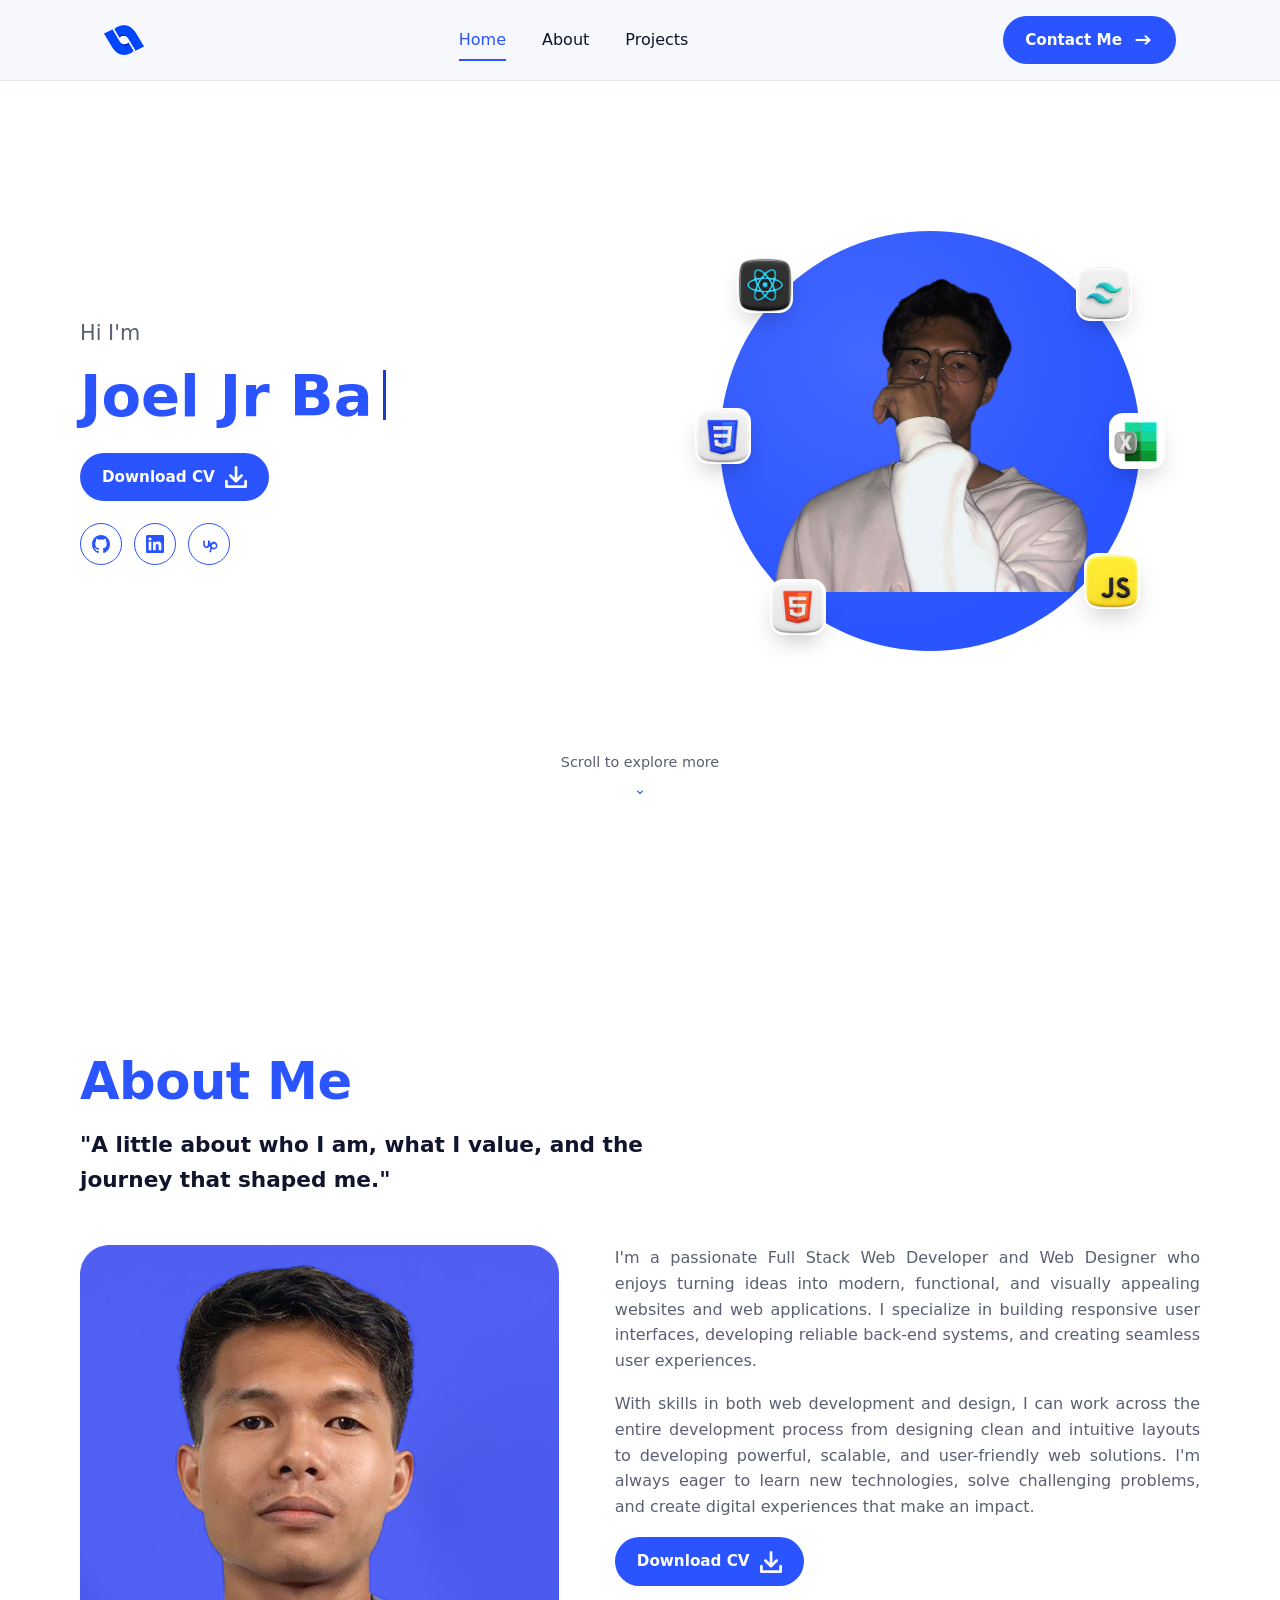
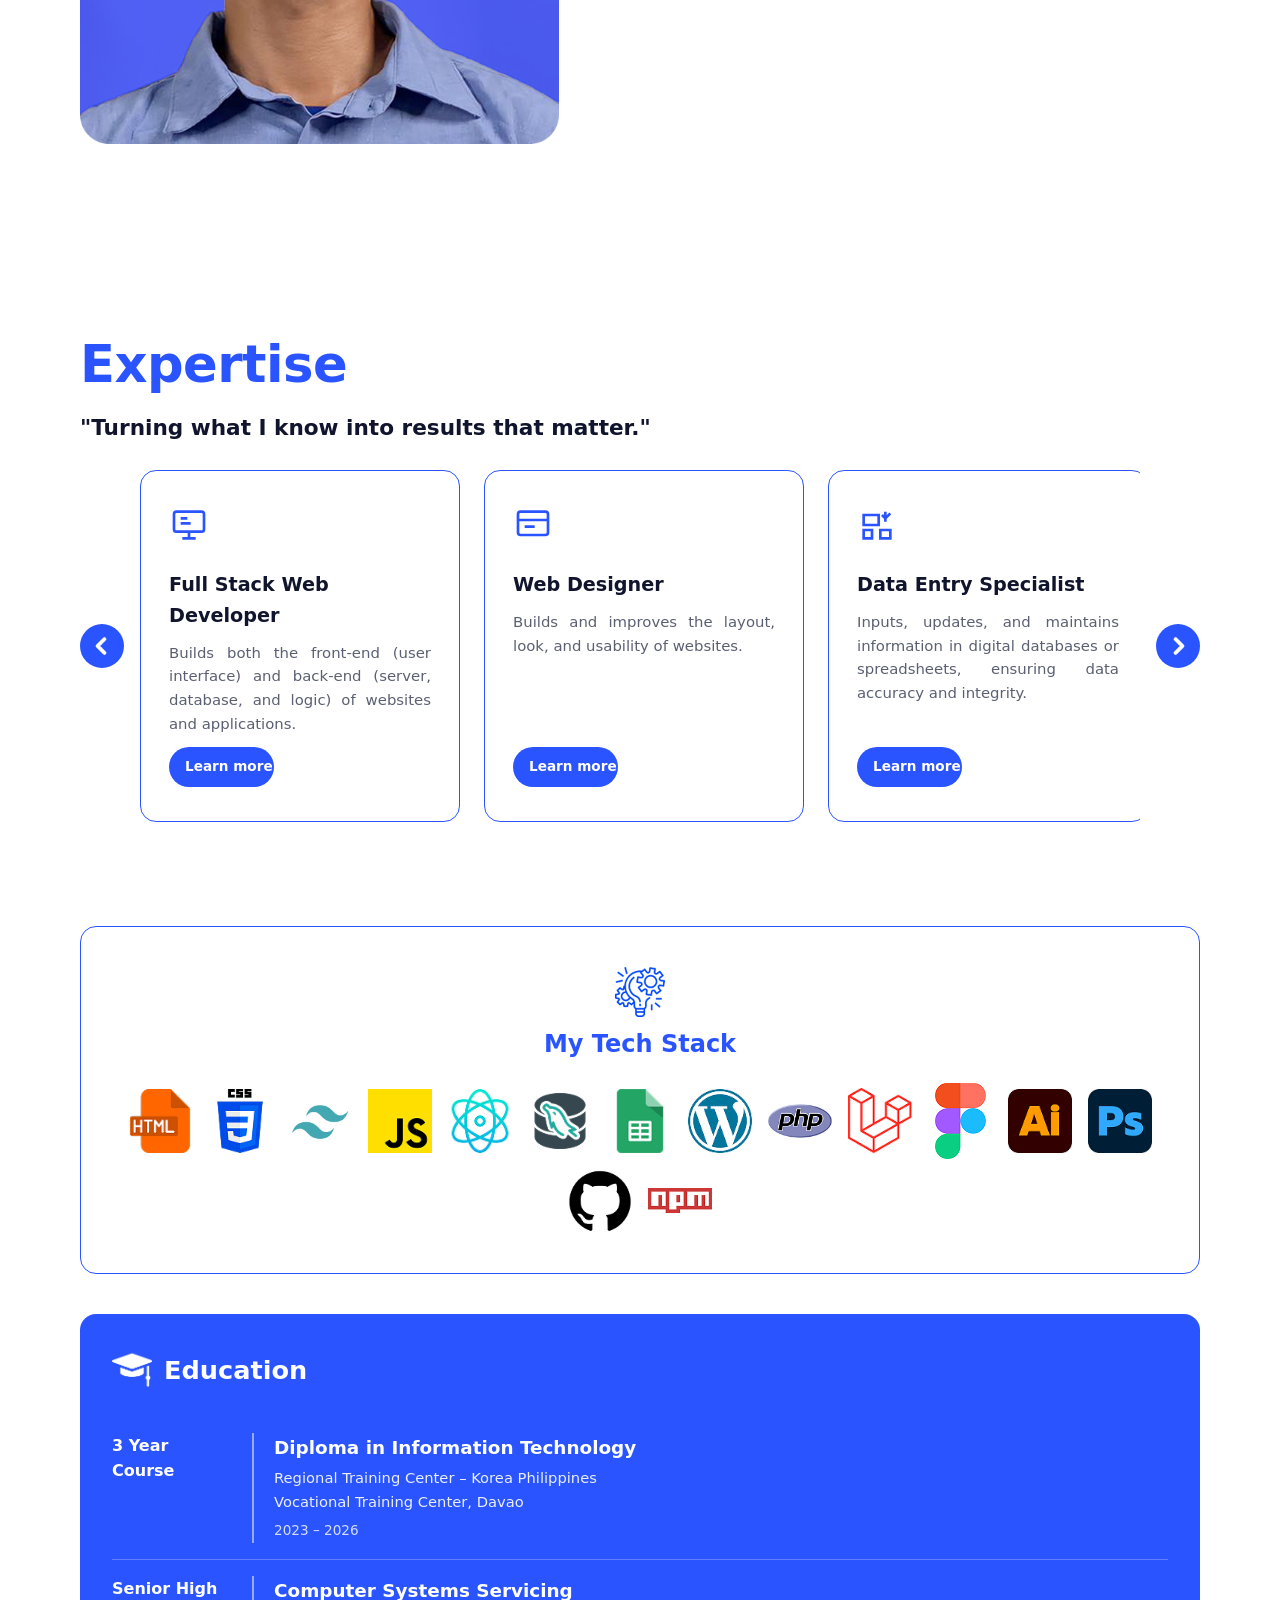
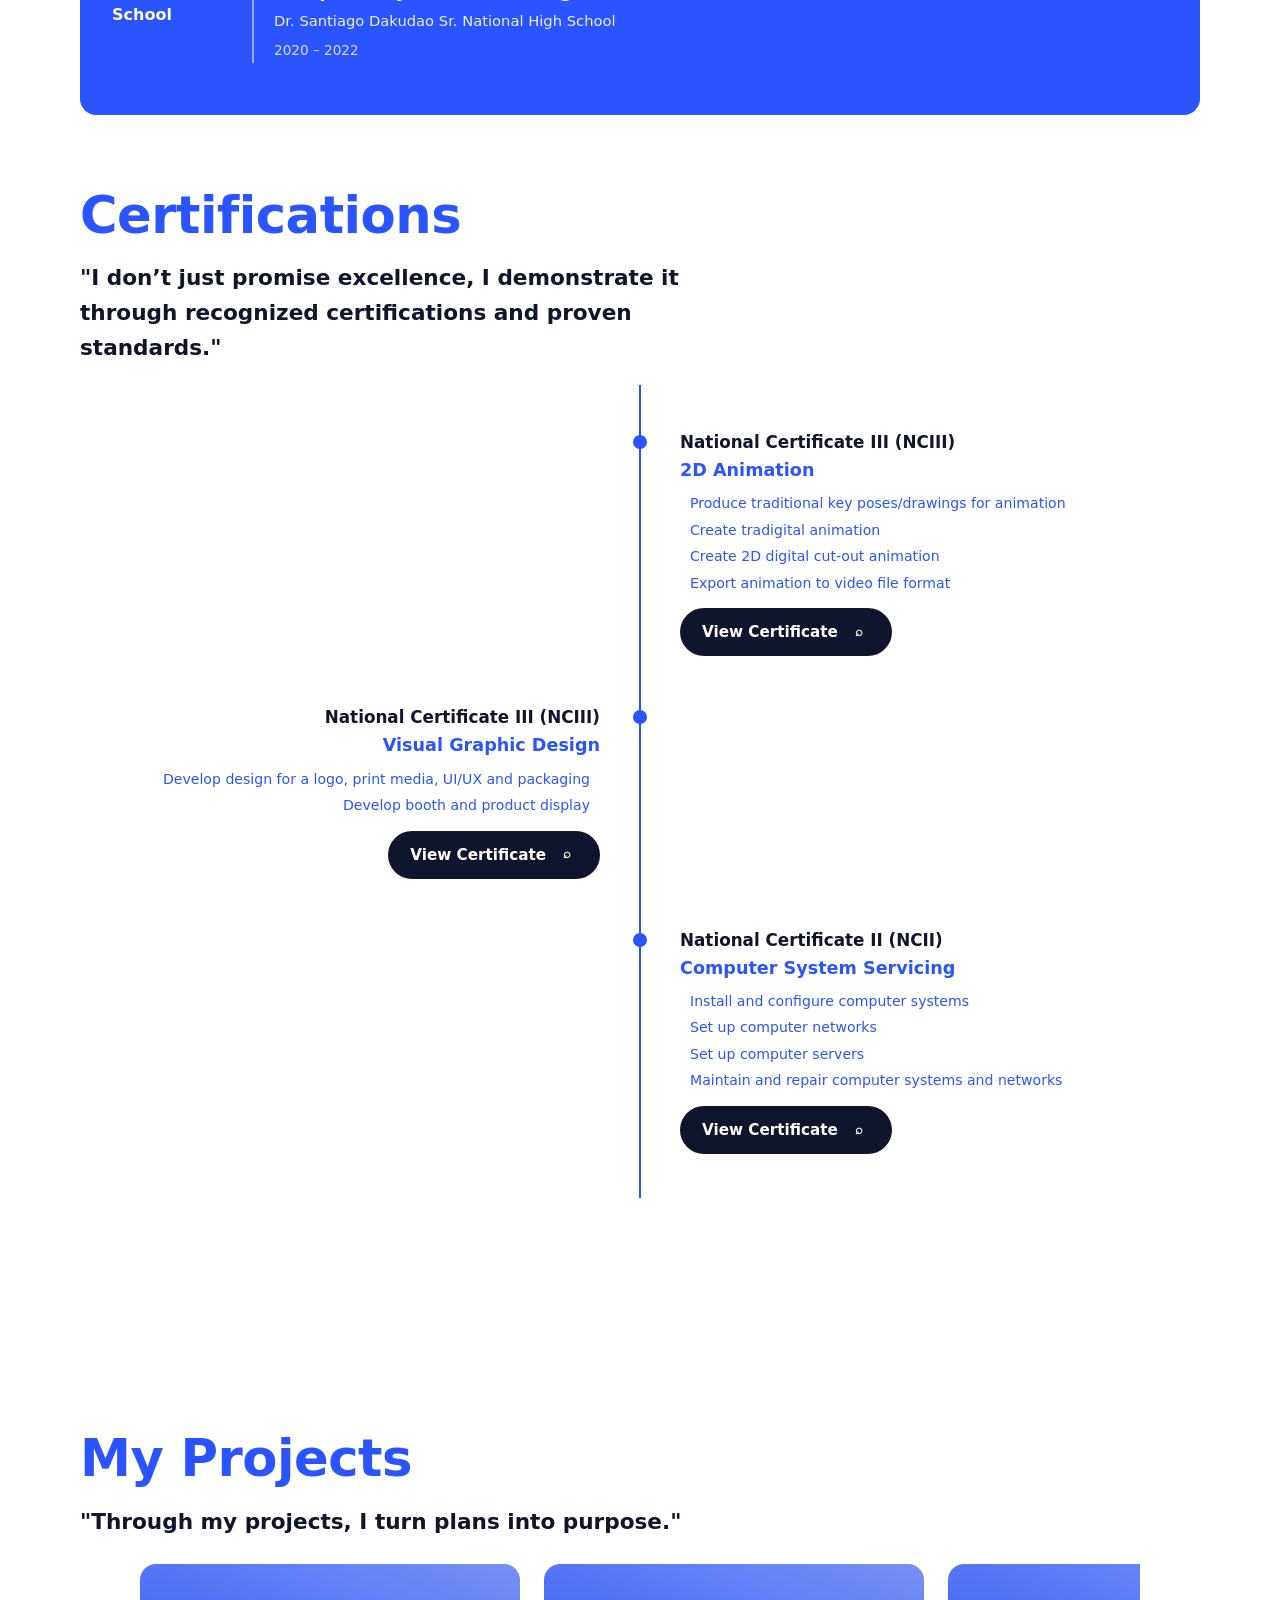
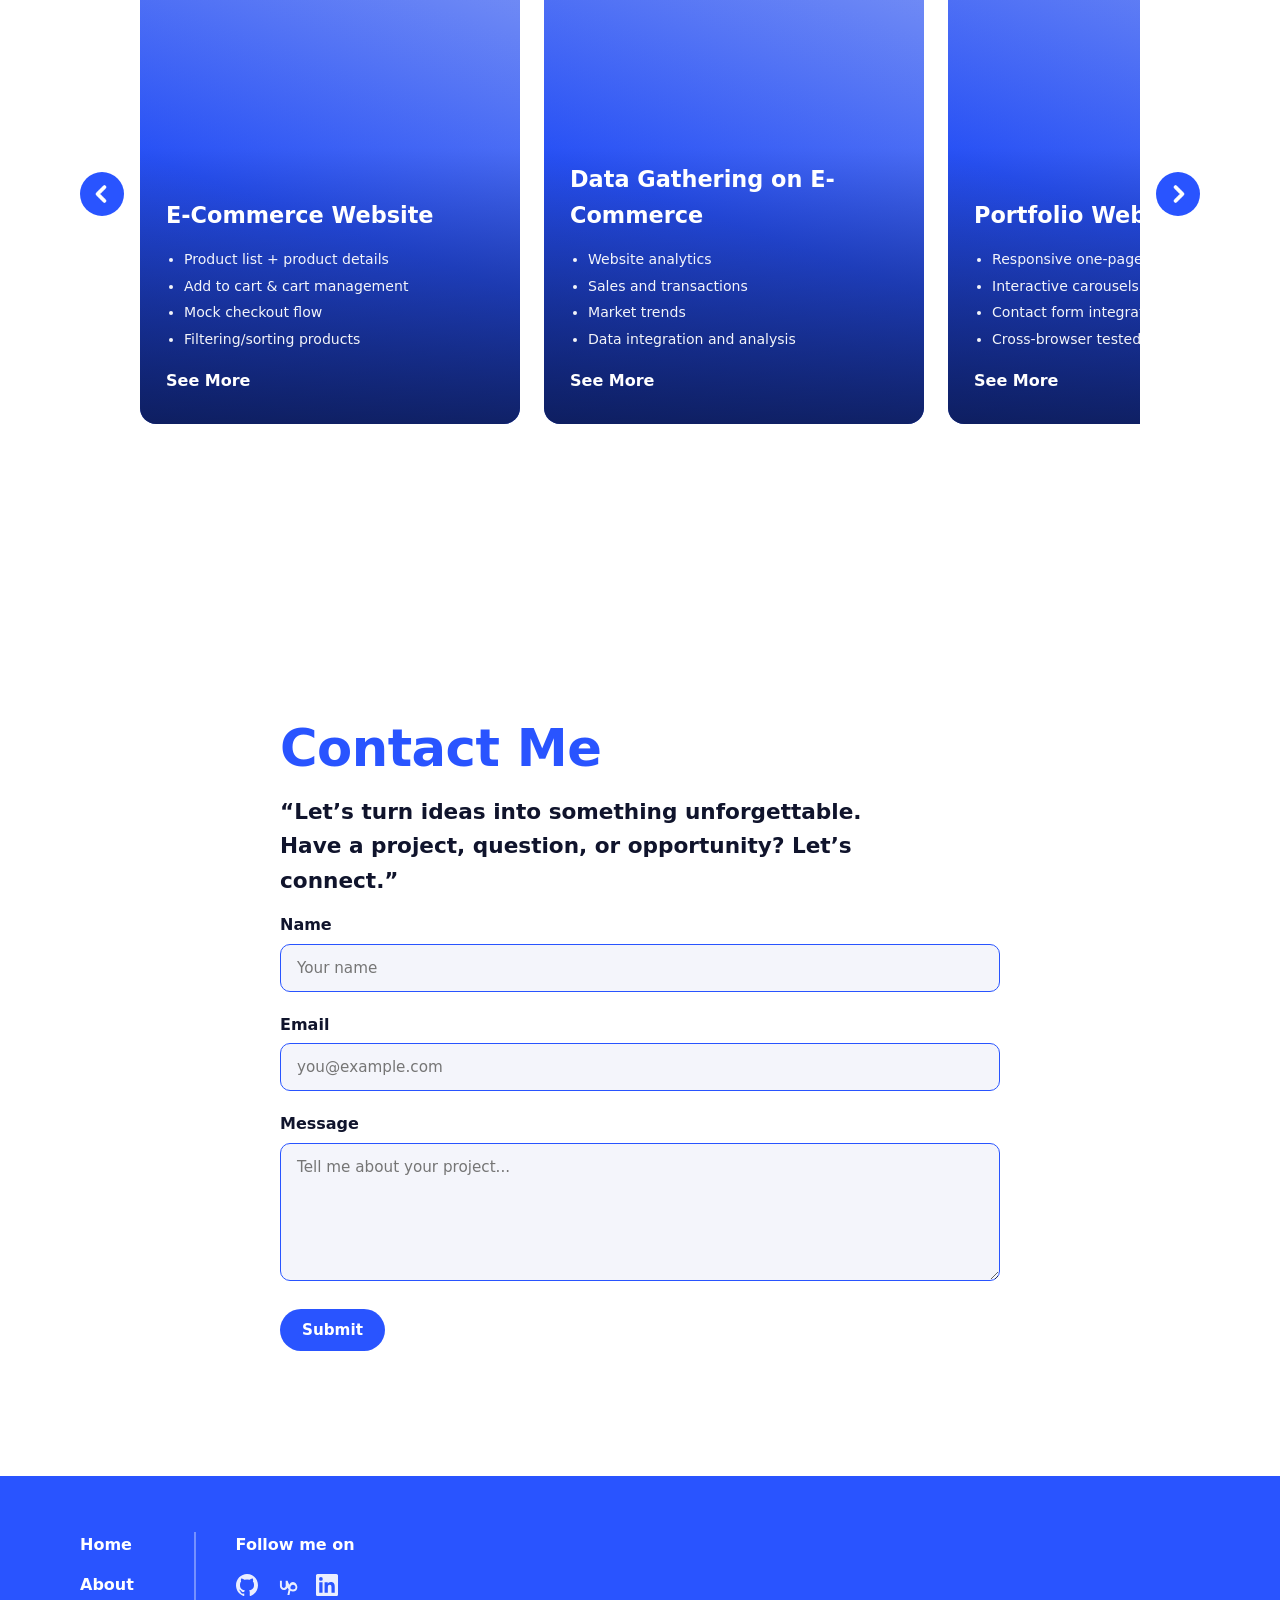
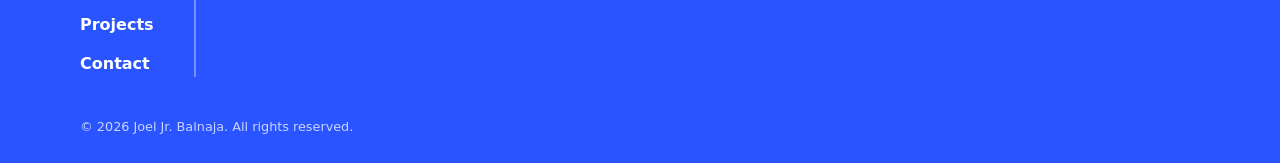
==== commit d1072b34: "Add files via upload" ====
--- a/files/index.html
+++ b/files/index.html
@@ -100,7 +100,8 @@
       </div>
 
       <div class="about-photo" data-reveal>
-        <div class="photo-frame"><span><img src="../assets/Balnaja, Joel Jr. C. (Formal Picture).png" alt="about-img"></span></div>
+        <div class="photo-frame"><span><img src="../assets/Balnaja, Joel Jr. C. (Formal Picture).png"
+              alt="about-img"></span></div>
       </div>
 
       <div class="about-body" data-reveal>
@@ -126,7 +127,8 @@
       <p class="quote" data-reveal id="quote-exp">"Turning what I know into results that matter."</p>
 
       <div class="carousel" data-reveal>
-        <button class="carousel-arrow" id="expPrev" aria-label="Previous" ><img src="../assets/arrows.png" alt="" id="car-arrow-left" class="car-arrow"></button>
+        <button class="carousel-arrow" id="expPrev" aria-label="Previous"><img src="../assets/arrows.png" alt=""
+            id="car-arrow-left" class="car-arrow"></button>
         <div class="carousel-track" id="expTrack">
 
           <article class="card">
@@ -138,7 +140,8 @@
               </svg>
             </div>
             <h3>Full Stack Web Developer</h3>
-            <p class="p-exp">Builds both the front-end (user interface) and back-end (server, database, and logic) of websites and
+            <p class="p-exp">Builds both the front-end (user interface) and back-end (server, database, and logic) of
+              websites and
               applications.</p>
             <a href="#projects" class="btn btn-primary btn-sm">Learn more</a>
           </article>
@@ -164,13 +167,15 @@
               </svg>
             </div>
             <h3>Data Entry Specialist</h3>
-            <p class="p-exp">Inputs, updates, and maintains information in digital databases or spreadsheets, ensuring data accuracy
+            <p class="p-exp">Inputs, updates, and maintains information in digital databases or spreadsheets, ensuring
+              data accuracy
               and integrity.</p>
             <a href="#projects" class="btn btn-primary btn-sm">Learn more</a>
           </article>
 
         </div>
-        <button class="carousel-arrow" id="expNext" aria-label="Next"><img src="../assets/arrows.png" alt="" class="car-arrow" id="car-arrow-right"></button>
+        <button class="carousel-arrow" id="expNext" aria-label="Next"><img src="../assets/arrows.png" alt=""
+            class="car-arrow" id="car-arrow-right"></button>
       </div>
       <div class="dots" id="expDots"></div>
 
@@ -201,7 +206,8 @@
 
       <!-- EDUCATION -->
       <div class="education-card" data-reveal>
-        <h3><span class="edu-icon"><img src="../assets/icon-educ.png" alt="" width="40" height="40"></span> Education</h3>
+        <h3><span class="edu-icon"><img src="../assets/icon-educ.png" alt="" width="40" height="40"></span> Education
+        </h3>
         <div class="edu-row">
           <div class="edu-label">3 Year<br>Course</div>
           <div class="edu-divider"></div>
@@ -225,7 +231,8 @@
       <!-- CERTIFICATIONS -->
       <div class="certifications" data-reveal>
         <h2 class="section-title">Certifications</h2>
-        <p class="quote" data-reveal id="quote-exp">"I don’t just promise excellence, I demonstrate it through recognized certifications and proven standards."</p>
+        <p class="quote" data-reveal id="quote-exp">"I don’t just promise excellence, I demonstrate it through
+          recognized certifications and proven standards."</p>
         <div class="timeline">
 
           <div class="timeline-item right">
@@ -239,7 +246,8 @@
                 <li>Create 2D digital cut-out animation</li>
                 <li>Export animation to video file format</li>
               </ul>
-              <a href="../assets/2D Animation NC.pdf" class="btn btn-dark" download="">View Certificate <span class="btn-icon">⌕</span></a>
+              <a href="../assets/2D Animation NC.pdf" class="btn btn-dark" download="">View Certificate <span
+                  class="btn-icon">⌕</span></a>
             </div>
           </div>
 
@@ -252,7 +260,8 @@
                 <li>Develop design for a logo, print media, UI/UX and packaging</li>
                 <li>Develop booth and product display</li>
               </ul>
-              <a href="../assets/VGD NC.pdf" class="btn btn-dark" download="">View Certificate <span class="btn-icon">⌕</span></a>
+              <a href="../assets/VGD NC.pdf" class="btn btn-dark" download="">View Certificate <span
+                  class="btn-icon">⌕</span></a>
             </div>
           </div>
 
@@ -280,10 +289,11 @@
   <section class="section projects" id="projects">
     <div class="projects-inner">
       <h2 class="section-title" data-reveal>My Projects</h2>
-      <p class="quote" data-reveal>"Through my projects, I turn plans into purpose."</p>
+      <p class="quote" data-reveal id="quote-proj">"Through my projects, I turn plans into purpose."</p>
 
       <div class="carousel" data-reveal>
-        <button class="carousel-arrow" id="projPrev" aria-label="Previous">←</button>
+        <button class="carousel-arrow" id="projPrev" aria-label="Previous"><img src="../assets/arrows.png" alt=""
+            id="car-arrow-left" class="car-arrow"></button>
         <div class="carousel-track" id="projTrack">
 
           <article class="project-card">
@@ -296,7 +306,7 @@
                 <li>Mock checkout flow</li>
                 <li>Filtering/sorting products</li>
               </ul>
-              <a href="#" class="see-more">See More →</a>
+              <a href="#" class="see-more">See More</a>
             </div>
           </article>
 
@@ -310,7 +320,7 @@
                 <li>Market trends</li>
                 <li>Data integration and analysis</li>
               </ul>
-              <a href="#" class="see-more">See More →</a>
+              <a href="#" class="see-more">See More</a>
             </div>
           </article>
 
@@ -324,12 +334,13 @@
                 <li>Contact form integration</li>
                 <li>Cross-browser tested</li>
               </ul>
-              <a href="#" class="see-more">See More →</a>
-            </div>
-          </article>
-
-        </div>
-        <button class="carousel-arrow" id="projNext" aria-label="Next">→</button>
+              <a href="#" class="see-more">See More</a>
+            </div>
+          </article>
+
+        </div>
+        <button class="carousel-arrow" id="projNext" aria-label="Next"><img src="../assets/arrows.png" alt=""
+            class="car-arrow" id="car-arrow-right"></button>
       </div>
       <div class="dots" id="projDots"></div>
     </div>
@@ -340,7 +351,8 @@
     <div class="contact-inner">
       <div data-reveal>
         <h2 class="section-title">Contact Me</h2>
-        <p class="quote">"Catch me up for more details"</p>
+        <p class="quote">“Let’s turn ideas into something unforgettable.
+          Have a project, question, or opportunity? Let’s connect.”</p>
       </div>
 
       <form class="contact-form" id="contactForm" data-reveal>
--- a/files/styles.css
+++ b/files/styles.css
@@ -70,7 +70,7 @@
   max-width: 640px;
 }
 
-#quote-exp {
+#quote-exp, #quote-proj {
   margin-bottom: 20px;
 }
 
@@ -793,9 +793,33 @@
 
 .see-more {
   font-weight: 700;
-  border-bottom: 2px solid #fff;
+  border-bottom: none;
   padding-bottom: 2px;
-}
+  position: relative;
+}
+
+.see-more::after {
+  content: "";
+  position: absolute;
+  left: 0;
+  bottom: -4px;
+  height: 2px;
+  width: 0%;
+  background: var(--bg);
+  transition: width .2s ease;
+}
+
+.see-more:hover,
+.see-more.active {
+  color: var(--bg);
+}
+
+.see-more:hover::after,
+.see-more.active::after {
+  width: 100%;
+}
+
+
 
 /* CONTACT */
 .contact-inner {
